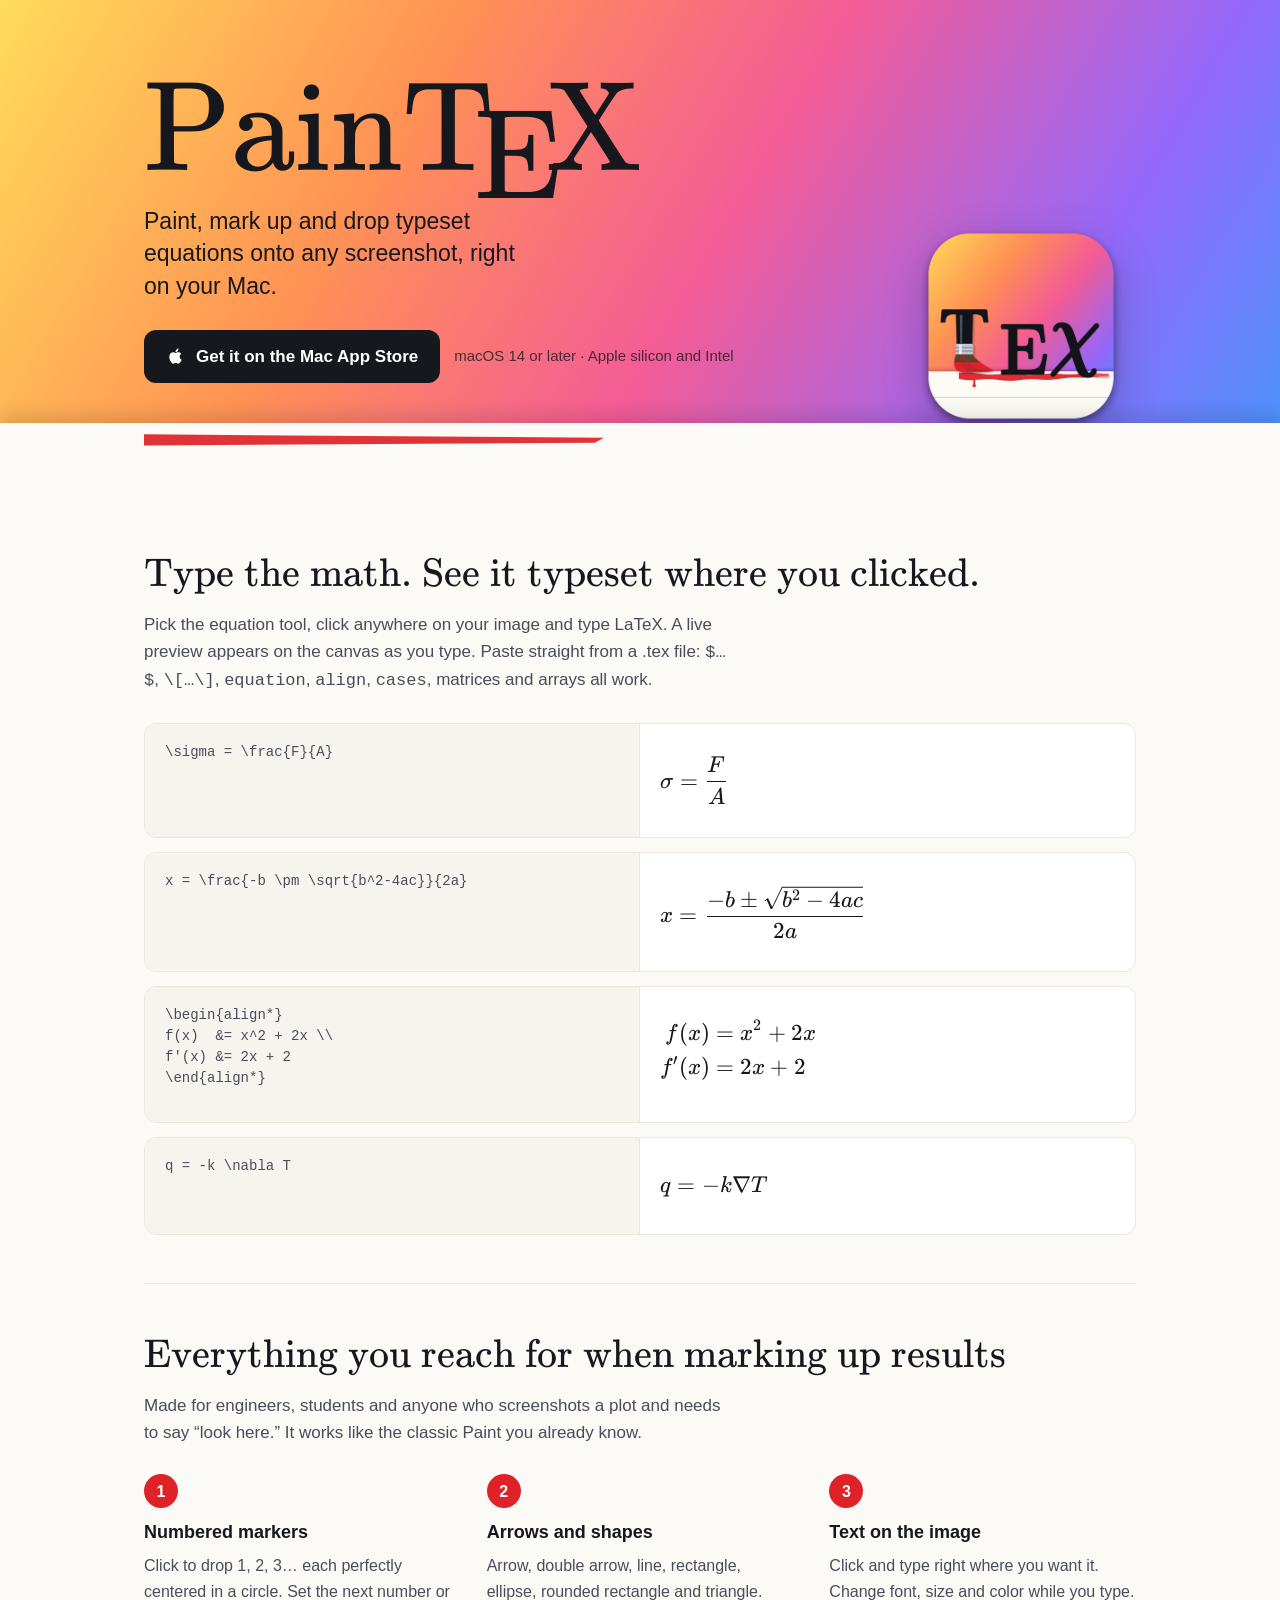
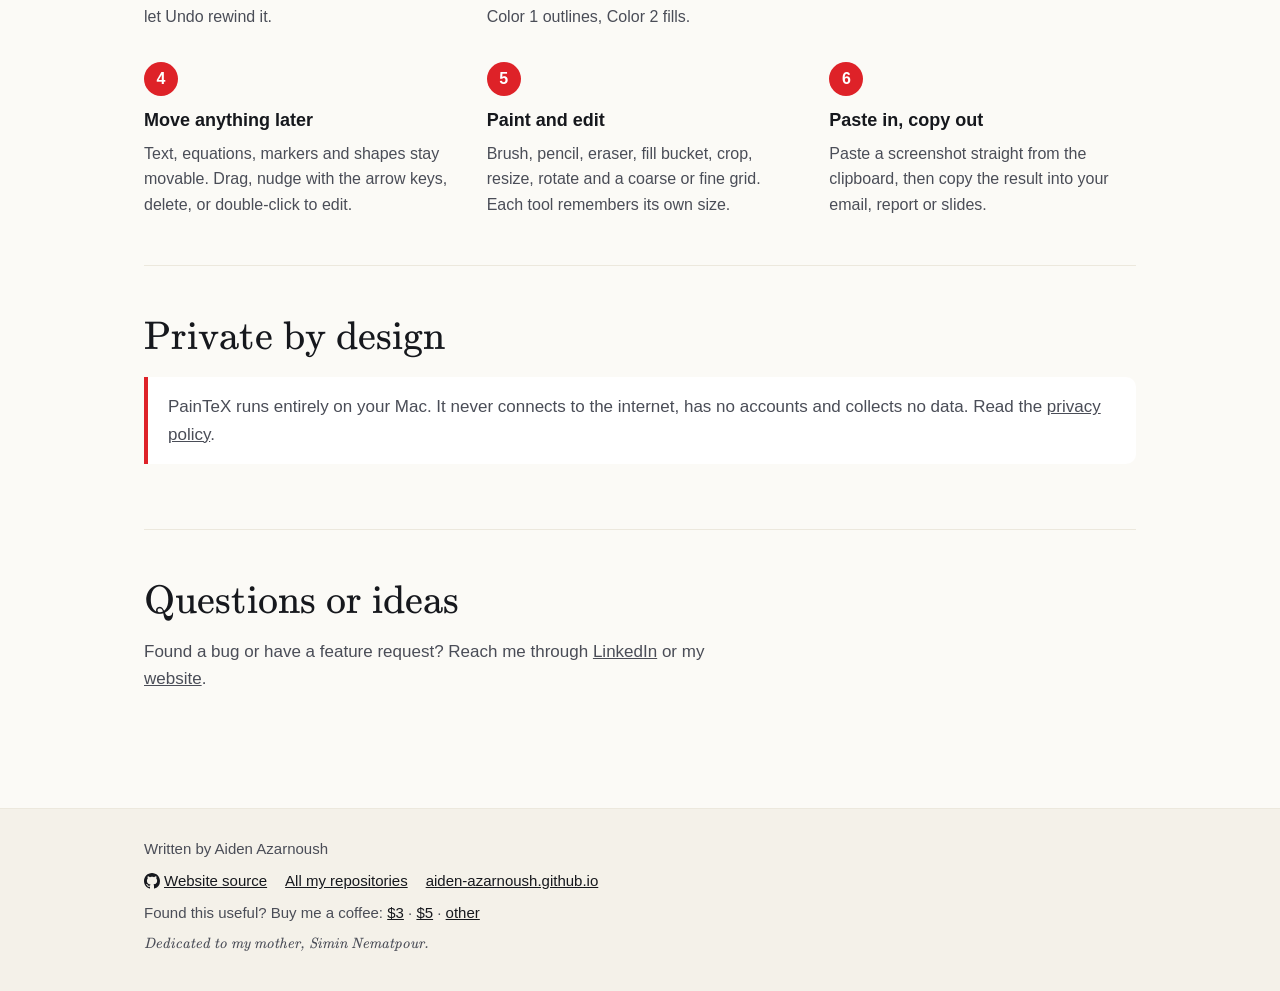
==== index.html @ 4a61a053 "Add PainTeX website: download page, privacy policy and README Co-Authored-By: Claude Opus 5.5 <norep" ====
<!DOCTYPE html>
<html lang="en">
<head>
<meta charset="utf-8">
<meta name="viewport" content="width=device-width, initial-scale=1">
<title>PainTeX · Paint, annotate and LaTeX equations for Mac</title>
<meta name="description" content="PainTeX is a paint and markup app for the Mac with LaTeX equations built in. Annotate screenshots with arrows, numbered markers, text and typeset math.">
<link rel="icon" href="favicon.png">
<link rel="stylesheet" href="katex/katex.min.css">
<link rel="stylesheet" href="style.css">
</head>
<body>

<header class="hero">
  <div class="hero-inner">
    <div>
      <h1 class="tex">PainT<span class="e">e</span>X</h1>
      <p class="lede">Paint, mark up and drop typeset equations onto any screenshot, right on your Mac.</p>
      <div class="cta">
        <a class="button" href="https://apps.apple.com/app/id6810508435">
          <svg viewBox="0 0 24 24" aria-hidden="true"><path d="M16.37 12.73c-.02-2.3 1.88-3.4 1.96-3.46-1.07-1.56-2.73-1.77-3.32-1.8-1.41-.14-2.76.83-3.48.83-.72 0-1.83-.81-3-.79-1.55.02-2.97.9-3.77 2.28-1.6 2.78-.41 6.9 1.15 9.16.76 1.1 1.67 2.34 2.86 2.3 1.15-.05 1.58-.74 2.97-.74 1.39 0 1.78.74 3 .72 1.24-.02 2.02-1.12 2.78-2.23.87-1.28 1.23-2.52 1.25-2.58-.03-.01-2.4-.92-2.4-3.69zM14.1 5.98c.63-.77 1.06-1.83.94-2.89-.91.04-2.01.61-2.66 1.37-.58.67-1.09 1.75-.96 2.79 1.02.08 2.05-.52 2.68-1.27z"/></svg>
          Get it on the Mac App Store
        </a>
        <span class="meta">macOS 14 or later · Apple silicon and Intel</span>
      </div>
    </div>
    <img class="icon" src="icon.png" alt="PainTeX app icon: the letters TeX with a paintbrush as the T, painting a red stroke on paper" width="230" height="230">
  </div>
  <div class="paper-strip" aria-hidden="true"></div>
</header>

<main>
  <section>
    <h2>Type the math. See it typeset where you clicked.</h2>
    <p class="section-lede">Pick the equation tool, click anywhere on your image and type LaTeX. A live preview appears on the canvas as you type. Paste straight from a .tex file: <code>$…$</code>, <code>\[…\]</code>, <code>equation</code>, <code>align</code>, <code>cases</code>, matrices and arrays all work.</p>
    <div class="eq-list">
      <div class="eq"><code>\sigma = \frac{F}{A}</code><div class="out" data-tex="\sigma = \frac{F}{A}"></div></div>
      <div class="eq"><code>x = \frac{-b \pm \sqrt{b^2-4ac}}{2a}</code><div class="out" data-tex="x = \frac{-b \pm \sqrt{b^2-4ac}}{2a}"></div></div>
      <div class="eq"><code>\begin{align*}
f(x)  &amp;= x^2 + 2x \\
f'(x) &amp;= 2x + 2
\end{align*}</code><div class="out" data-tex="\begin{aligned} f(x) &= x^2 + 2x \\ f'(x) &= 2x + 2 \end{aligned}"></div></div>
      <div class="eq"><code>q = -k \nabla T</code><div class="out" data-tex="q = -k \nabla T"></div></div>
    </div>
  </section>

  <section>
    <h2>Everything you reach for when marking up results</h2>
    <p class="section-lede">Made for engineers, students and anyone who screenshots a plot and needs to say “look here.” It works like the classic Paint you already know.</p>
    <div class="features">
      <div class="feature"><span class="mark">1</span><h3>Numbered markers</h3><p>Click to drop 1, 2, 3… each perfectly centered in a circle. Set the next number or let Undo rewind it.</p></div>
      <div class="feature"><span class="mark">2</span><h3>Arrows and shapes</h3><p>Arrow, double arrow, line, rectangle, ellipse, rounded rectangle and triangle. Color 1 outlines, Color 2 fills.</p></div>
      <div class="feature"><span class="mark">3</span><h3>Text on the image</h3><p>Click and type right where you want it. Change font, size and color while you type.</p></div>
      <div class="feature"><span class="mark">4</span><h3>Move anything later</h3><p>Text, equations, markers and shapes stay movable. Drag, nudge with the arrow keys, delete, or double-click to edit.</p></div>
      <div class="feature"><span class="mark">5</span><h3>Paint and edit</h3><p>Brush, pencil, eraser, fill bucket, crop, resize, rotate and a coarse or fine grid. Each tool remembers its own size.</p></div>
      <div class="feature"><span class="mark">6</span><h3>Paste in, copy out</h3><p>Paste a screenshot straight from the clipboard, then copy the result into your email, report or slides.</p></div>
    </div>
  </section>

  <section>
    <h2>Private by design</h2>
    <p class="note">PainTeX runs entirely on your Mac. It never connects to the internet, has no accounts and collects no data. Read the <a href="privacy.html">privacy policy</a>.</p>
  </section>

  <section>
    <h2>Questions or ideas</h2>
    <p class="section-lede">Found a bug or have a feature request? Reach me through <a href="https://www.linkedin.com/in/aidenazar/">LinkedIn</a> or my <a href="https://aiden-azarnoush.github.io">website</a>.</p>
  </section>
</main>

<footer>
  <div class="footer-inner">
    <div>Written by Aiden Azarnoush</div>
    <div class="footer-links">
      <a href="https://github.com/aiden-azarnoush/PainTeX"><svg viewBox="0 0 16 16" aria-hidden="true"><path d="M8 0C3.58 0 0 3.58 0 8c0 3.54 2.29 6.53 5.47 7.59.4.07.55-.17.55-.38 0-.19-.01-.82-.01-1.49-2.01.37-2.53-.49-2.69-.94-.09-.23-.48-.94-.82-1.13-.28-.15-.68-.52-.01-.53.63-.01 1.08.58 1.23.82.72 1.21 1.87.87 2.33.66.07-.52.28-.87.51-1.07-1.78-.2-3.64-.89-3.64-3.95 0-.87.31-1.59.82-2.15-.08-.2-.36-1.02.08-2.12 0 0 .67-.21 2.2.82.64-.18 1.32-.27 2-.27.68 0 1.36.09 2 .27 1.53-1.04 2.2-.82 2.2-.82.44 1.1.16 1.92.08 2.12.51.56.82 1.27.82 2.15 0 3.07-1.87 3.75-3.65 3.95.29.25.54.73.54 1.48 0 1.07-.01 1.93-.01 2.2 0 .21.15.46.55.38A8.013 8.013 0 0016 8c0-4.42-3.58-8-8-8z"/></svg>Website source</a>
      <a href="https://github.com/aiden-azarnoush?tab=repositories">All my repositories</a>
      <a href="https://aiden-azarnoush.github.io">aiden-azarnoush.github.io</a>
    </div>
    <div>Found this useful? Buy me a coffee:
      <a href="https://paypal.me/azarnoush/3">$3</a> ·
      <a href="https://paypal.me/azarnoush/5">$5</a> ·
      <a href="https://paypal.me/azarnoush">other</a>
    </div>
    <div class="dedication">Dedicated to my mother, Simin Nematpour.</div>
  </div>
</footer>

<script defer src="katex/katex.min.js"></script>
<script>
  window.addEventListener("load", function () {
    if (!window.katex) return;
    document.querySelectorAll("[data-tex]").forEach(function (el) {
      try { katex.render(el.getAttribute("data-tex"), el, { displayMode: true, throwOnError: false }); }
      catch (e) { el.textContent = el.getAttribute("data-tex"); }
    });
  });
</script>
</body>
</html>
---- style.css ----
:root {
  --paper: #fbfaf6;
  --paper-edge: #ece8dd;
  --ink: #16181d;
  --ink-soft: #4a4d57;
  --rule: #aac8eb;
  --paint: #de2228;
  --grad: linear-gradient(120deg, #ffdc5a 0%, #ff9254 30%, #f45c96 55%, #9668fa 80%, #4696fa 100%);
  --serif: "KaTeX_Main", "Latin Modern Roman", "Computer Modern Serif", Georgia, serif;
  --sans: -apple-system, BlinkMacSystemFont, "Segoe UI", Helvetica, Arial, sans-serif;
}

* { box-sizing: border-box; }
html { -webkit-text-size-adjust: 100%; }
body {
  margin: 0;
  background: var(--paper);
  color: var(--ink);
  font-family: var(--sans);
  font-size: 17px;
  line-height: 1.6;
}
a { color: inherit; }
a:focus-visible, button:focus-visible { outline: 3px solid #4696fa; outline-offset: 3px; border-radius: 4px; }

/* The TeX-style wordmark: lowered E, tucked letters */
.tex { font-family: var(--serif); font-weight: 400; letter-spacing: 0; white-space: nowrap; }
.tex .e { position: relative; top: 0.22em; margin: 0 -0.12em 0 -0.15em; text-transform: uppercase; }

/* ---------- Hero: gradient sky over a strip of paper ---------- */
.hero { background: var(--grad); position: relative; overflow: hidden; }
.hero-inner {
  max-width: 1040px; margin: 0 auto; padding: 72px 24px 0;
  display: grid; grid-template-columns: 1fr auto; gap: 40px; align-items: end;
}
.hero h1 { font-size: clamp(64px, 12vw, 128px); line-height: 0.9; margin: 0 0 18px; }
.hero .lede { font-size: clamp(19px, 2.4vw, 23px); max-width: 30ch; margin: 0 0 28px; line-height: 1.4; }
.hero img.icon { width: clamp(150px, 24vw, 230px); height: auto; display: block; margin-bottom: -18px; filter: drop-shadow(0 14px 22px rgba(0,0,0,.22)); }
.paper-strip {
  position: relative; height: 56px; background: var(--paper);
  box-shadow: 0 -8px 18px rgba(0,0,0,.12);
}
.paper-strip::after {           /* the red brush stroke laid on the paper */
  content: ""; position: absolute; left: max(24px, calc(50% - 496px)); top: 10px;
  width: min(460px, 60vw); height: 14px; border-radius: 7px 30px 30px 7px;
  background: var(--paint); opacity: .92;
  clip-path: polygon(0 10%, 100% 35%, 98% 70%, 0 90%);
}

.cta { display: flex; flex-wrap: wrap; gap: 14px; align-items: center; margin-bottom: 40px; }
.button {
  display: inline-flex; align-items: center; gap: 10px;
  background: var(--ink); color: #fff; text-decoration: none;
  padding: 13px 22px; border-radius: 12px; font-weight: 600; font-size: 17px;
}
.button svg { width: 20px; height: 20px; fill: currentColor; }
.button:hover { background: #2b2e37; }
.meta { font-size: 15px; color: rgba(22,24,29,.78); }

/* ---------- Sections ---------- */
main { max-width: 1040px; margin: 0 auto; padding: 24px 24px 40px; }
section { padding: 48px 0; border-bottom: 1px solid var(--paper-edge); }
section:last-child { border-bottom: 0; }
h2 { font-family: var(--serif); font-weight: 400; font-size: clamp(30px, 4vw, 40px); line-height: 1.15; margin: 0 0 14px; }
.section-lede { max-width: 62ch; color: var(--ink-soft); margin: 0 0 28px; }

/* Equation demo: source on the left, typeset on the right, like the app */
.eq-list { display: grid; gap: 14px; }
.eq {
  display: grid; grid-template-columns: minmax(0, 1fr) minmax(0, 1fr); gap: 0;
  border: 1px solid var(--paper-edge); border-radius: 12px; overflow: hidden; background: #fff;
}
.eq code {
  font: 14px/1.5 ui-monospace, "SF Mono", Menlo, monospace; color: var(--ink-soft);
  padding: 18px 20px; background: #f6f4ee; border-right: 1px solid var(--paper-edge);
  white-space: pre-wrap; word-break: break-word;
}
.eq .out { padding: 14px 20px; display: flex; align-items: center; overflow-x: auto; font-size: 19px; }
.eq-label { font-size: 13px; color: var(--ink-soft); margin: 18px 0 6px; }

.features { display: grid; grid-template-columns: repeat(3, minmax(0, 1fr)); gap: 32px 36px; }
.feature h3 { font-size: 18px; margin: 0 0 6px; }
.feature p { margin: 0; color: var(--ink-soft); font-size: 16px; }
.feature .mark {
  display: inline-grid; place-items: center; width: 34px; height: 34px; border-radius: 50%;
  background: var(--paint); color: #fff; font-weight: 700; font-size: 16px; margin-bottom: 10px;
}

.note { background: #fff; border-left: 4px solid var(--paint); padding: 16px 20px; border-radius: 0 10px 10px 0; color: var(--ink-soft); }

/* ---------- Footer ---------- */
footer { border-top: 1px solid var(--paper-edge); background: #f4f1e9; }
.footer-inner { max-width: 1040px; margin: 0 auto; padding: 28px 24px 36px; font-size: 15px; color: var(--ink-soft); display: grid; gap: 8px; }
.footer-inner a { color: var(--ink); }
.footer-links { display: flex; flex-wrap: wrap; gap: 6px 18px; align-items: center; }
.footer-links svg { width: 16px; height: 16px; vertical-align: -3px; margin-right: 4px; fill: currentColor; }
.dedication { font-family: var(--serif); font-style: italic; }

/* ---------- Plain document pages (privacy) ---------- */
.doc-head { background: var(--grad); }
.doc-head .bar { max-width: 760px; margin: 0 auto; padding: 18px 24px; display: flex; align-items: center; gap: 12px; }
.doc-head img { width: 40px; height: 40px; }
.doc-head a { text-decoration: none; font-size: 26px; }
.doc { max-width: 760px; margin: 0 auto; padding: 40px 24px 56px; }
.doc h1 { font-family: var(--serif); font-weight: 400; font-size: 40px; margin: 0 0 4px; }
.doc .date { color: var(--ink-soft); margin: 0 0 28px; }
.doc h2 { font-size: 24px; margin: 30px 0 6px; }

@media (max-width: 760px) {
  .hero-inner { grid-template-columns: 1fr; padding-top: 48px; gap: 8px; }
  .hero img.icon { order: -1; margin-bottom: 8px; }
  .features { grid-template-columns: 1fr; }
  .eq { grid-template-columns: 1fr; }
  .eq code { border-right: 0; border-bottom: 1px solid var(--paper-edge); }
}
@media (prefers-reduced-motion: no-preference) {
  .paper-strip::after { animation: stroke 900ms cubic-bezier(.2,.7,.2,1) 200ms both; }
  @keyframes stroke { from { width: 0; } }
}
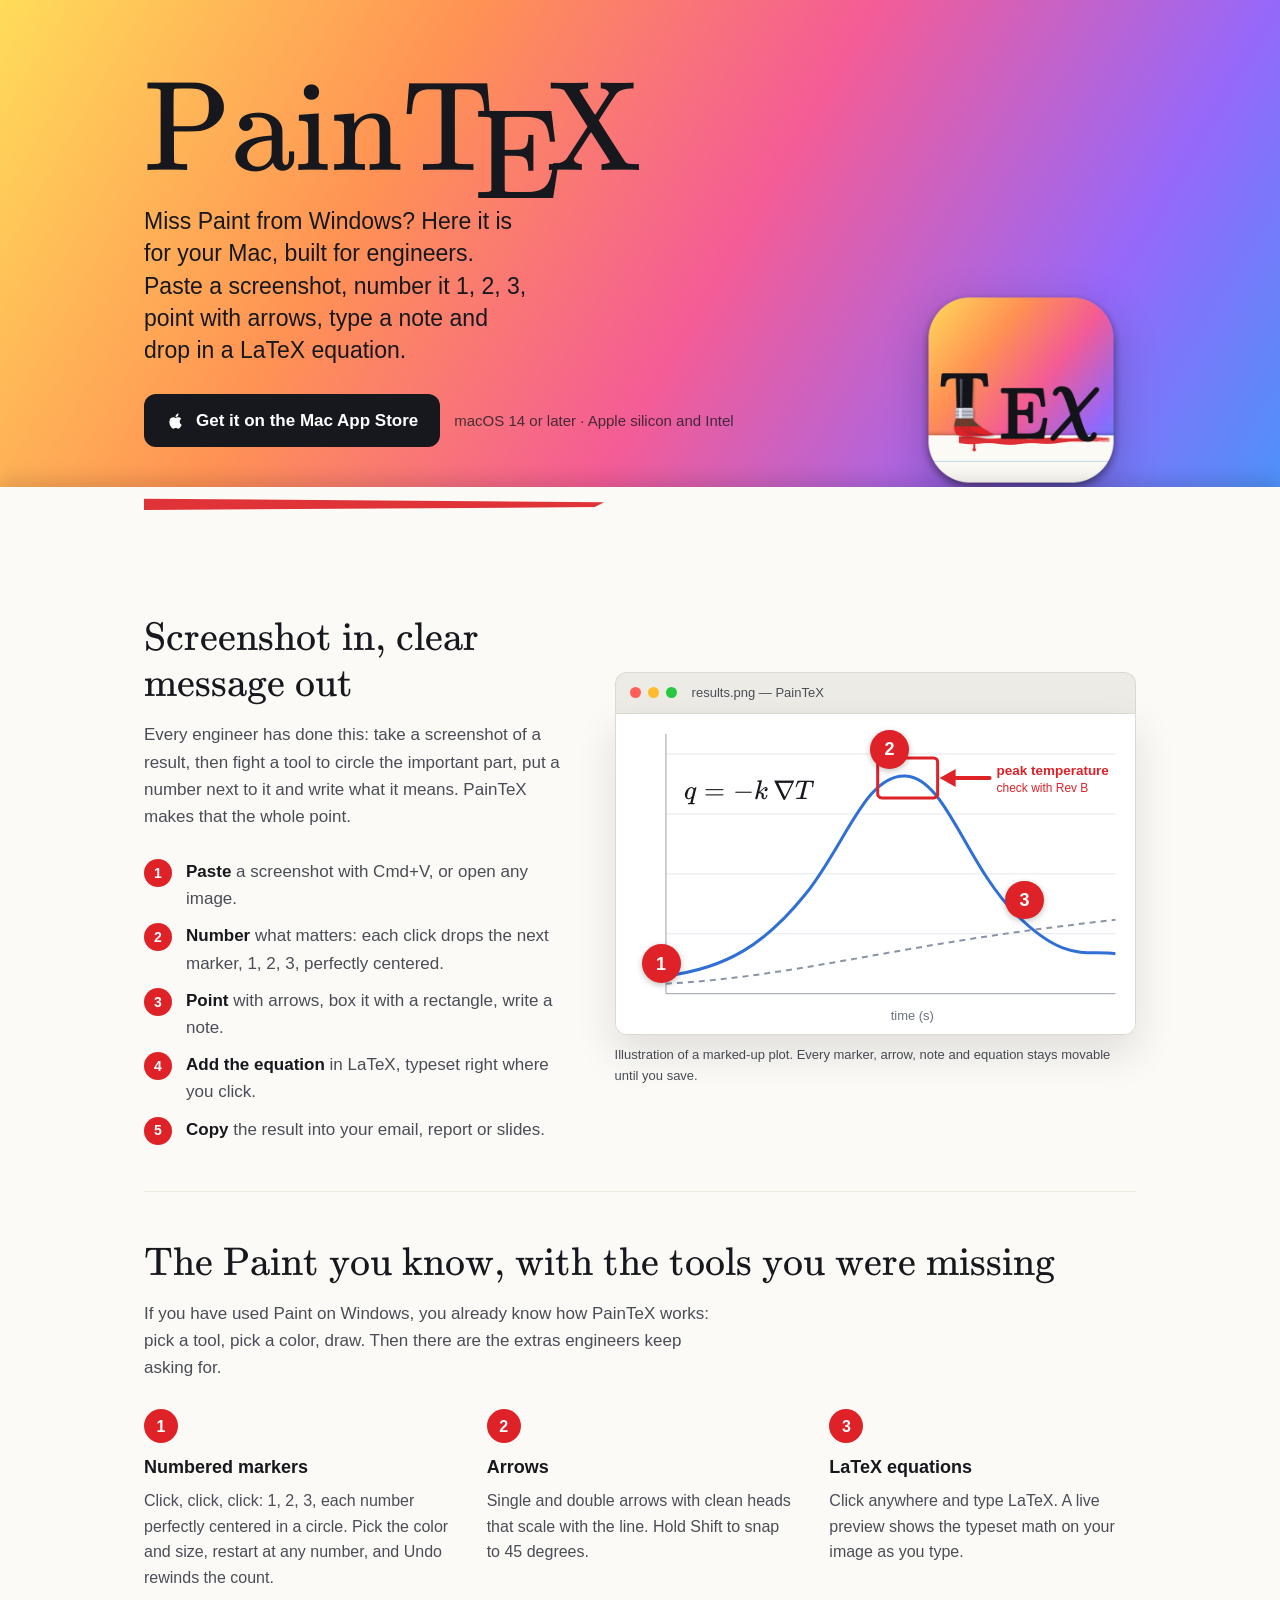
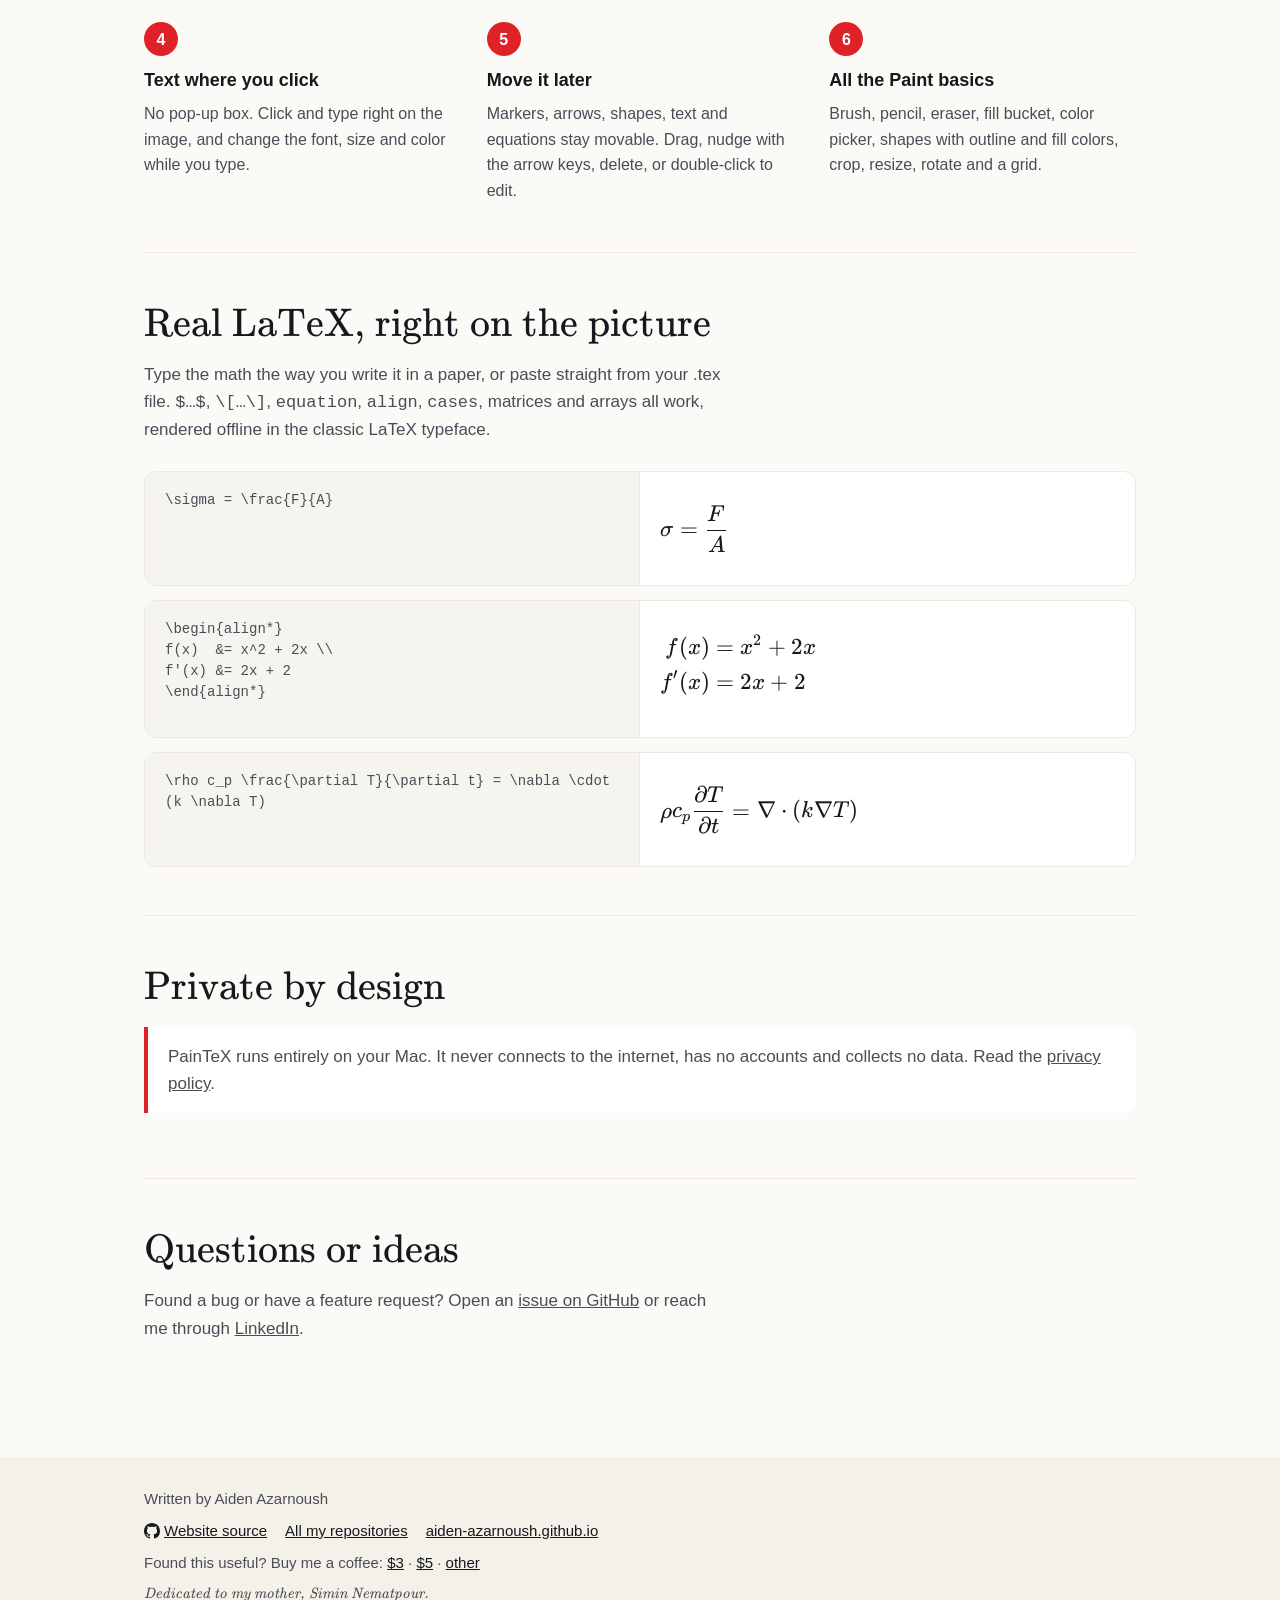
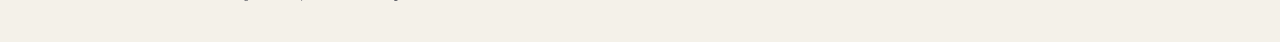
==== commit fbae6c4a: "Reposition site as the Paint app for Mac built for engineers Lead with Paint familiarity, numbered m" ====
--- a/index.html
+++ b/index.html
@@ -3,8 +3,8 @@
 <head>
 <meta charset="utf-8">
 <meta name="viewport" content="width=device-width, initial-scale=1">
-<title>PainTeX · Paint, annotate and LaTeX equations for Mac</title>
-<meta name="description" content="PainTeX is a paint and markup app for the Mac with LaTeX equations built in. Annotate screenshots with arrows, numbered markers, text and typeset math.">
+<title>PainTeX · The Paint app for Mac, built for engineers</title>
+<meta name="description" content="PainTeX is a simple Paint app for the Mac, like the one on Windows, with tools engineers need: numbered markers 1, 2, 3, arrows, text and LaTeX equations on any screenshot.">
 <link rel="icon" href="favicon.png">
 <link rel="stylesheet" href="katex/katex.min.css">
 <link rel="stylesheet" href="style.css">
@@ -15,10 +15,10 @@
   <div class="hero-inner">
     <div>
       <h1 class="tex">PainT<span class="e">e</span>X</h1>
-      <p class="lede">Paint, mark up and drop typeset equations onto any screenshot, right on your Mac.</p>
+      <p class="lede">Miss Paint from Windows? Here it is for your Mac, built for engineers. Paste a screenshot, number it 1, 2, 3, point with arrows, type a note and drop in a LaTeX equation.</p>
       <div class="cta">
         <a class="button" href="https://apps.apple.com/app/id6810508435">
-          <svg viewBox="0 0 24 24" aria-hidden="true"><path d="M16.37 12.73c-.02-2.3 1.88-3.4 1.96-3.46-1.07-1.56-2.73-1.77-3.32-1.8-1.41-.14-2.76.83-3.48.83-.72 0-1.83-.81-3-.79-1.55.02-2.97.9-3.77 2.28-1.6 2.78-.41 6.9 1.15 9.16.76 1.1 1.67 2.34 2.86 2.3 1.15-.05 1.58-.74 2.97-.74 1.39 0 1.78.74 3 .72 1.24-.02 2.02-1.12 2.78-2.23.87-1.28 1.23-2.52 1.25-2.58-.03-.01-2.4-.92-2.4-3.69zM14.1 5.98c.63-.77 1.06-1.83.94-2.89-.91.04-2.01.61-2.66 1.37-.58.67-1.09 1.75-.96 2.79 1.02.08 2.05-.52 2.68-1.27z"/></svg>
+          <svg viewBox="0 0 24 24" aria-hidden="true"><path d="M16.37 12.73c-.02-2.3 1.88-3.4 1.96-3.46-1.07-1.56-2.73-1.77-3.320-1.8-1.41-.14-2.76.83-3.48.83-.72 0-1.83-.81-3-.79-1.55.02-2.97.9-3.77 2.28-1.6 2.78-.41 6.9 1.15 9.16.76 1.1 1.67 2.34 2.86 2.3 1.15-.05 1.58-.74 2.97-.74 1.39 0 1.78.74 3 .72 1.24-.02 2.02-1.12 2.78-2.23.87-1.28 1.23-2.52 1.25-2.58-.03-.01-2.4-.92-2.4-3.69zM14.1 5.98c.63-.77 1.06-1.83.94-2.89-.91.04-2.01.61-2.66 1.370-.58.67-1.09 1.75-.96 2.79 1.02.08 2.05-.52 2.68-1.27z"/></svg>
           Get it on the Mac App Store
         </a>
         <span class="meta">macOS 14 or later · Apple silicon and Intel</span>
@@ -30,30 +30,71 @@
 </header>
 
 <main>
+  <section class="showcase">
+    <div>
+      <h2>Screenshot in, clear message out</h2>
+      <p class="section-lede">Every engineer has done this: take a screenshot of a result, then fight a tool to circle the important part, put a number next to it and write what it means. PainTeX makes that the whole point.</p>
+      <ol class="steps">
+        <li><strong>Paste</strong> a screenshot with Cmd+V, or open any image.</li>
+        <li><strong>Number</strong> what matters: each click drops the next marker, 1, 2, 3, perfectly centered.</li>
+        <li><strong>Point</strong> with arrows, box it with a rectangle, write a note.</li>
+        <li><strong>Add the equation</strong> in LaTeX, typeset right where you click.</li>
+        <li><strong>Copy</strong> the result into your email, report or slides.</li>
+      </ol>
+    </div>
+
+    <figure class="mock" aria-label="Illustration of a plot marked up in PainTeX with numbered markers, an arrow, a note and an equation">
+      <div class="mock-bar"><span></span><span></span><span></span><em>results.png — PainTeX</em></div>
+      <div class="mock-canvas">
+        <svg viewBox="0 0 520 320" role="img" aria-hidden="true">
+          <rect x="0" y="0" width="520" height="320" fill="#fff"/>
+          <g stroke="#e6e8ee" stroke-width="1">
+            <line x1="50" y1="40" x2="500" y2="40"/><line x1="50" y1="100" x2="500" y2="100"/>
+            <line x1="50" y1="160" x2="500" y2="160"/><line x1="50" y1="220" x2="500" y2="220"/>
+          </g>
+          <line x1="50" y1="280" x2="500" y2="280" stroke="#9aa0ab"/><line x1="50" y1="20" x2="50" y2="280" stroke="#9aa0ab"/>
+          <path d="M50 262 C 110 255, 150 230, 190 180 S 250 60, 290 62 S 350 150, 400 200 S 470 236, 500 240" fill="none" stroke="#2f6fd6" stroke-width="3"/>
+          <path d="M50 270 C 130 266, 210 250, 290 236 S 430 214, 500 206" fill="none" stroke="#8a94a6" stroke-width="2" stroke-dasharray="6 5"/>
+          <text x="275" y="306" font-size="13" fill="#6b7280" font-family="-apple-system, Helvetica, Arial">time (s)</text>
+          <!-- markup layer -->
+          <rect x="262" y="44" width="60" height="40" fill="none" stroke="#de2228" stroke-width="3" rx="4"/>
+          <path d="M374 64 L 336 64" stroke="#de2228" stroke-width="4" stroke-linecap="round"/>
+          <path d="M324 64 L 340 55 L 340 73 Z" fill="#de2228"/>
+          <text x="381" y="61" font-size="13.5" fill="#de2228" font-family="-apple-system, Helvetica, Arial" font-weight="600">peak temperature</text>
+          <text x="381" y="78" font-size="12" fill="#de2228" font-family="-apple-system, Helvetica, Arial">check with Rev B</text>
+        </svg>
+        <span class="pin" style="left:5%;top:72%">1</span>
+        <span class="pin" style="left:49%;top:5%">2</span>
+        <span class="pin" style="left:75%;top:52%">3</span>
+        <span class="mock-eq" data-tex="q = -k\,\nabla T"></span>
+      </div>
+      <figcaption>Illustration of a marked-up plot. Every marker, arrow, note and equation stays movable until you save.</figcaption>
+    </figure>
+  </section>
+
   <section>
-    <h2>Type the math. See it typeset where you clicked.</h2>
-    <p class="section-lede">Pick the equation tool, click anywhere on your image and type LaTeX. A live preview appears on the canvas as you type. Paste straight from a .tex file: <code>$…$</code>, <code>\[…\]</code>, <code>equation</code>, <code>align</code>, <code>cases</code>, matrices and arrays all work.</p>
+    <h2>The Paint you know, with the tools you were missing</h2>
+    <p class="section-lede">If you have used Paint on Windows, you already know how PainTeX works: pick a tool, pick a color, draw. Then there are the extras engineers keep asking for.</p>
+    <div class="features">
+      <div class="feature"><span class="mark">1</span><h3>Numbered markers</h3><p>Click, click, click: 1, 2, 3, each number perfectly centered in a circle. Pick the color and size, restart at any number, and Undo rewinds the count.</p></div>
+      <div class="feature"><span class="mark">2</span><h3>Arrows</h3><p>Single and double arrows with clean heads that scale with the line. Hold Shift to snap to 45 degrees.</p></div>
+      <div class="feature"><span class="mark">3</span><h3>LaTeX equations</h3><p>Click anywhere and type LaTeX. A live preview shows the typeset math on your image as you type.</p></div>
+      <div class="feature"><span class="mark">4</span><h3>Text where you click</h3><p>No pop-up box. Click and type right on the image, and change the font, size and color while you type.</p></div>
+      <div class="feature"><span class="mark">5</span><h3>Move it later</h3><p>Markers, arrows, shapes, text and equations stay movable. Drag, nudge with the arrow keys, delete, or double-click to edit.</p></div>
+      <div class="feature"><span class="mark">6</span><h3>All the Paint basics</h3><p>Brush, pencil, eraser, fill bucket, color picker, shapes with outline and fill colors, crop, resize, rotate and a grid.</p></div>
+    </div>
+  </section>
+
+  <section>
+    <h2>Real LaTeX, right on the picture</h2>
+    <p class="section-lede">Type the math the way you write it in a paper, or paste straight from your .tex file. <code>$…$</code>, <code>\[…\]</code>, <code>equation</code>, <code>align</code>, <code>cases</code>, matrices and arrays all work, rendered offline in the classic LaTeX typeface.</p>
     <div class="eq-list">
       <div class="eq"><code>\sigma = \frac{F}{A}</code><div class="out" data-tex="\sigma = \frac{F}{A}"></div></div>
-      <div class="eq"><code>x = \frac{-b \pm \sqrt{b^2-4ac}}{2a}</code><div class="out" data-tex="x = \frac{-b \pm \sqrt{b^2-4ac}}{2a}"></div></div>
       <div class="eq"><code>\begin{align*}
 f(x)  &amp;= x^2 + 2x \\
 f'(x) &amp;= 2x + 2
 \end{align*}</code><div class="out" data-tex="\begin{aligned} f(x) &= x^2 + 2x \\ f'(x) &= 2x + 2 \end{aligned}"></div></div>
-      <div class="eq"><code>q = -k \nabla T</code><div class="out" data-tex="q = -k \nabla T"></div></div>
-    </div>
-  </section>
-
-  <section>
-    <h2>Everything you reach for when marking up results</h2>
-    <p class="section-lede">Made for engineers, students and anyone who screenshots a plot and needs to say “look here.” It works like the classic Paint you already know.</p>
-    <div class="features">
-      <div class="feature"><span class="mark">1</span><h3>Numbered markers</h3><p>Click to drop 1, 2, 3… each perfectly centered in a circle. Set the next number or let Undo rewind it.</p></div>
-      <div class="feature"><span class="mark">2</span><h3>Arrows and shapes</h3><p>Arrow, double arrow, line, rectangle, ellipse, rounded rectangle and triangle. Color 1 outlines, Color 2 fills.</p></div>
-      <div class="feature"><span class="mark">3</span><h3>Text on the image</h3><p>Click and type right where you want it. Change font, size and color while you type.</p></div>
-      <div class="feature"><span class="mark">4</span><h3>Move anything later</h3><p>Text, equations, markers and shapes stay movable. Drag, nudge with the arrow keys, delete, or double-click to edit.</p></div>
-      <div class="feature"><span class="mark">5</span><h3>Paint and edit</h3><p>Brush, pencil, eraser, fill bucket, crop, resize, rotate and a coarse or fine grid. Each tool remembers its own size.</p></div>
-      <div class="feature"><span class="mark">6</span><h3>Paste in, copy out</h3><p>Paste a screenshot straight from the clipboard, then copy the result into your email, report or slides.</p></div>
+      <div class="eq"><code>\rho c_p \frac{\partial T}{\partial t} = \nabla \cdot (k \nabla T)</code><div class="out" data-tex="\rho c_p \frac{\partial T}{\partial t} = \nabla \cdot (k \nabla T)"></div></div>
     </div>
   </section>
 
@@ -64,7 +105,7 @@
 
   <section>
     <h2>Questions or ideas</h2>
-    <p class="section-lede">Found a bug or have a feature request? Reach me through <a href="https://www.linkedin.com/in/aidenazar/">LinkedIn</a> or my <a href="https://aiden-azarnoush.github.io">website</a>.</p>
+    <p class="section-lede">Found a bug or have a feature request? Open an <a href="https://github.com/aiden-azarnoush/PainTeX/issues">issue on GitHub</a> or reach me through <a href="https://www.linkedin.com/in/aidenazar/">LinkedIn</a>.</p>
   </section>
 </main>
 
@@ -90,7 +131,7 @@
   window.addEventListener("load", function () {
     if (!window.katex) return;
     document.querySelectorAll("[data-tex]").forEach(function (el) {
-      try { katex.render(el.getAttribute("data-tex"), el, { displayMode: true, throwOnError: false }); }
+      try { katex.render(el.getAttribute("data-tex"), el, { displayMode: !el.classList.contains("mock-eq"), throwOnError: false }); }
       catch (e) { el.textContent = el.getAttribute("data-tex"); }
     });
   });
--- a/style.css
+++ b/style.css
@@ -88,6 +88,36 @@
 
 .note { background: #fff; border-left: 4px solid var(--paint); padding: 16px 20px; border-radius: 0 10px 10px 0; color: var(--ink-soft); }
 
+
+/* ---------- Showcase: a marked-up screenshot ---------- */
+.showcase { display: grid; grid-template-columns: minmax(0, 0.9fr) minmax(0, 1.1fr); gap: 44px; align-items: center; }
+.steps { margin: 0; padding-left: 0; list-style: none; counter-reset: step; display: grid; gap: 10px; }
+.steps li { counter-increment: step; position: relative; padding-left: 42px; color: var(--ink-soft); }
+.steps li strong { color: var(--ink); }
+.steps li::before {
+  content: counter(step); position: absolute; left: 0; top: 1px;
+  width: 28px; height: 28px; border-radius: 50%; background: var(--paint); color: #fff;
+  display: grid; place-items: center; font-weight: 700; font-size: 14px;
+}
+.mock { margin: 0; }
+.mock-bar {
+  display: flex; align-items: center; gap: 7px; padding: 10px 14px;
+  background: #ecebe6; border: 1px solid #dcd9cf; border-bottom: 0; border-radius: 12px 12px 0 0;
+}
+.mock-bar span { width: 11px; height: 11px; border-radius: 50%; background: #d4d2ca; }
+.mock-bar span:nth-child(1) { background: #ff5f57; } .mock-bar span:nth-child(2) { background: #febc2e; } .mock-bar span:nth-child(3) { background: #28c840; }
+.mock-bar em { font-style: normal; font-size: 13px; color: var(--ink-soft); margin-left: 8px; }
+.mock-canvas { position: relative; border: 1px solid #dcd9cf; border-radius: 0 0 12px 12px; overflow: hidden; background: #fff; box-shadow: 0 18px 40px rgba(22,24,29,.12); }
+.mock-canvas svg { display: block; width: 100%; height: auto; }
+.pin {
+  position: absolute; width: 7.5%; aspect-ratio: 1; border-radius: 50%;
+  background: var(--paint); color: #fff; font-weight: 700; font-size: clamp(12px, 1.8vw, 18px);
+  display: grid; place-items: center; box-shadow: 0 2px 6px rgba(0,0,0,.25);
+}
+.mock-eq { position: absolute; left: 12%; top: 18%; font-size: clamp(15px, 2.2vw, 22px); color: var(--ink); background: rgba(255,255,255,.85); padding: 2px 6px; border-radius: 4px; }
+.mock figcaption { font-size: 13px; color: var(--ink-soft); margin-top: 10px; }
+@media (max-width: 760px) { .showcase { grid-template-columns: 1fr; } }
+
 /* ---------- Footer ---------- */
 footer { border-top: 1px solid var(--paper-edge); background: #f4f1e9; }
 .footer-inner { max-width: 1040px; margin: 0 auto; padding: 28px 24px 36px; font-size: 15px; color: var(--ink-soft); display: grid; gap: 8px; }
